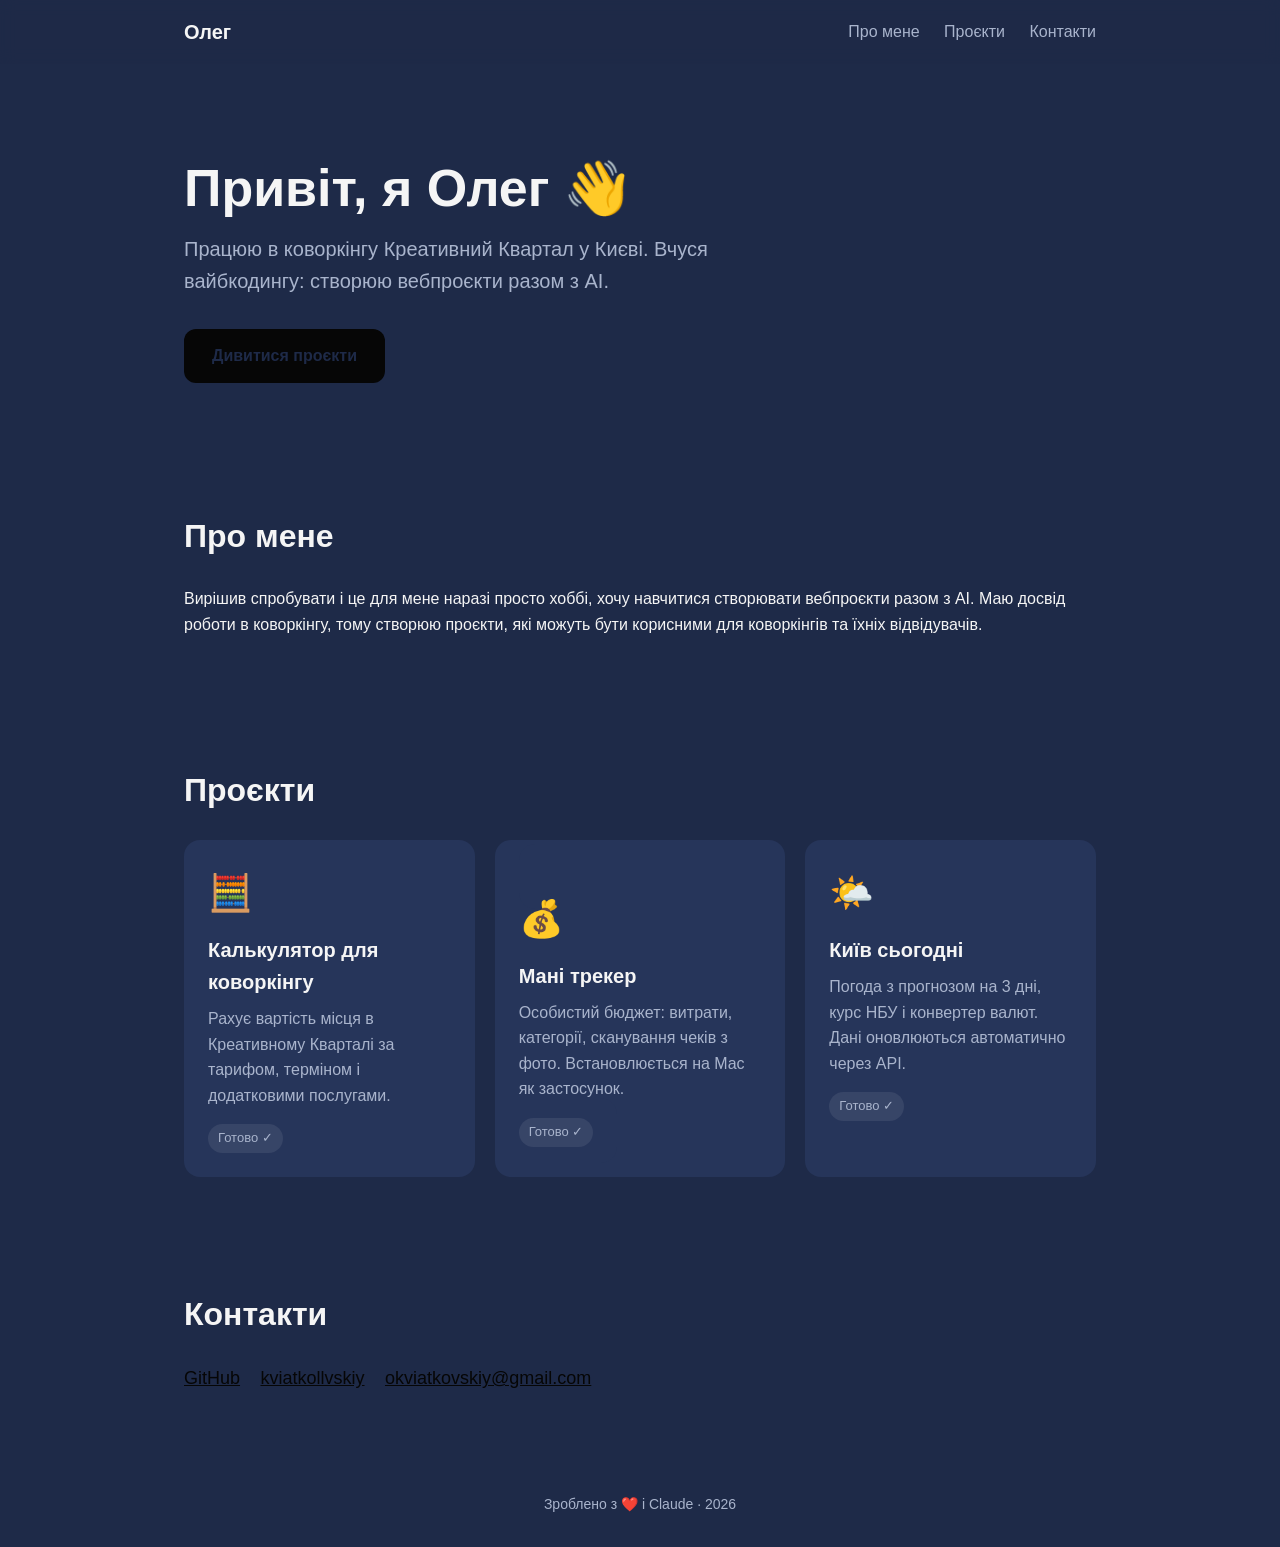
==== index.html @ 1f6243d7 "4.1" ====
<!DOCTYPE html>
<html lang="uk">

<head>
  <meta charset="UTF-8">
  <meta name="viewport" content="width=device-width, initial-scale=1.0">
  <title>Олег — портфоліо</title>
  <meta name="description" content="Портфоліо Олега: проєкти, зроблені з вайбкодингом.">

  <!-- ===== СТИЛІ (CSS) — як сайт виглядає ===== -->
  <style>
    /* Кольори сайту. Зміни тут — і вони зміняться всюди */
    :root {
      --bg: #1e2a48;
      /* фон сторінки */
      --card: #26355a;
      /* фон карток */
      --text: #f5f5f5;
      /* основний текст */
      --muted: #a9b4cc;
      /* сірий текст */
      --accent: #060606;
      /* акцентний колір (кнопки, посилання) */
    }

    * {
      box-sizing: border-box;
    }

    body {
      margin: 0;
      font-family: -apple-system, BlinkMacSystemFont, "Segoe UI", sans-serif;
      background: var(--bg);
      color: var(--text);
      line-height: 1.6;
    }

    a {
      color: var(--accent);
    }

    .container {
      max-width: 960px;
      margin: 0 auto;
      padding: 0 24px;
    }

    /* --- Верхнє меню --- */
    header {
      position: sticky;
      top: 0;
      background: rgba(30, 42, 72, 0.9);
      backdrop-filter: blur(8px);
      z-index: 10;
    }

    nav {
      display: flex;
      justify-content: space-between;
      align-items: center;
      height: 64px;
    }

    .logo {
      font-weight: 700;
      font-size: 20px;
      text-decoration: none;
      color: var(--text);
    }

    .menu a {
      margin-left: 20px;
      text-decoration: none;
      color: var(--muted);
    }

    .menu a:hover {
      color: var(--text);
    }

    /* --- Перший екран --- */
    .hero {
      padding: 96px 0 72px;
    }

    .hero h1 {
      font-size: 52px;
      line-height: 1.1;
      margin: 0 0 16px;
    }

    .hero p {
      font-size: 20px;
      color: var(--muted);
      max-width: 600px;
      margin: 0 0 32px;
    }

    .button {
      display: inline-block;
      background: var(--accent);
      color: #1e2a48;
      padding: 14px 28px;
      border-radius: 12px;
      font-weight: 600;
      text-decoration: none;
    }

    /* --- Секції --- */
    section {
      padding: 56px 0;
    }

    h2 {
      font-size: 32px;
      margin: 0 0 24px;
    }

    /* --- Картки проєктів --- */
    .projects {
      display: grid;
      grid-template-columns: repeat(auto-fill, minmax(260px, 1fr));
      gap: 20px;
    }

    .project {
      background: var(--card);
      border-radius: 16px;
      padding: 24px;
    }

    .project .emoji {
      font-size: 36px;
    }

    .project h3 {
      margin: 12px 0 8px;
      font-size: 20px;
    }

    .project p {
      margin: 0 0 16px;
      color: var(--muted);
    }

    .tag {
      display: inline-block;
      font-size: 13px;
      padding: 4px 10px;
      border-radius: 999px;
      background: rgba(255, 255, 255, 0.08);
      color: var(--muted);
    }

    /* --- Контакти --- */
    .contacts a {
      display: inline-block;
      margin: 0 16px 12px 0;
      font-size: 18px;
    }

    footer {
      padding: 32px 0;
      color: var(--muted);
      font-size: 14px;
      text-align: center;
    }

    /* --- Телефон: менші шрифти, ховаємо меню --- */
    @media (max-width: 600px) {
      .hero {
        padding: 56px 0 40px;
      }

      .hero h1 {
        font-size: 36px;
      }

      .hero p {
        font-size: 18px;
      }

      .menu {
        display: none;
      }
    }
  </style>
</head>

<body>
  <!-- ===== HTML — що є на сторінці ===== -->

  <!-- Верхнє меню -->
  <header>
    <nav class="container">
      <a href="#" class="logo">Олег</a>
      <div class="menu">
        <a href="#about">Про мене</a>
        <a href="#projects">Проєкти</a>
        <a href="#contacts">Контакти</a>
      </div>
    </nav>
  </header>

  <main class="container">

    <!-- Перший екран -->
    <div class="hero">
      <h1>Привіт, я Олег 👋</h1>
      <p>Працюю в коворкінгу Креативний Квартал у Києві. Вчуся вайбкодингу: створюю вебпроєкти разом з AI.</p>
      <a href="#projects" class="button">Дивитися проєкти</a>
    </div>

    <!-- Про мене -->
    <section id="about">
      <h2>Про мене</h2>
      <p>
        Вирішив спробувати і це для мене наразі просто хоббі, хочу навчитися створювати вебпроєкти разом з AI. Маю
        досвід роботи в коворкінгу, тому створюю проєкти, які можуть бути корисними для коворкінгів та їхніх
        відвідувачів.
      </p>
    </section>

    <!-- Проєкти -->
    <section id="projects">
      <h2>Проєкти</h2>
      <div class="projects">


        <a class="project" href="calculator/" style="text-decoration: none; color: inherit;">
          <div class="emoji">🧮</div>
          <h3>Калькулятор для коворкінгу</h3>
          <p>Рахує вартість місця в Креативному Кварталі за тарифом, терміном і додатковими послугами.</p>
          <span class="tag">Готово ✓</span>
        </a>

        <div class="project">
          <a class="project" href="money-tracker/" style="text-decoration: none; color: inherit;">
  <div class="emoji">💰</div>
  <h3>Мані трекер</h3>
  <p>Особистий бюджет: витрати, категорії, сканування чеків з фото. Встановлюється на Mac як застосунок.</p>
  <span class="tag">Готово ✓</span>
</a>
        </div>

        <a class="project" href="kyiv-today/" style="text-decoration: none; color: inherit;">
  <div class="emoji">🌤️</div>
  <h3>Київ сьогодні</h3>
  <p>Погода з прогнозом на 3 дні, курс НБУ і конвертер валют. Дані оновлюються автоматично через API.</p>
  <span class="tag">Готово ✓</span>
</a>

      </div>
    </section>

    <!-- Контакти -->
    <section id="contacts" class="contacts">
      <h2>Контакти</h2>
      <a href="https://github.com/Olegir" target="_blank">GitHub</a>
      <!-- Заміни "your-telegram" на свій нік у Telegram -->
      <a href="https://t.me/your-telegram" target="_blank">kviatkollvskiy</a>
      <!-- Заміни на свій email -->
      <a href="mailto:you@example.com">okviatkovskiy@gmail.com</a>
    </section>

  </main>

  <footer>
    Зроблено з ❤️ і Claude · 2026
  </footer>
</body>

</html>
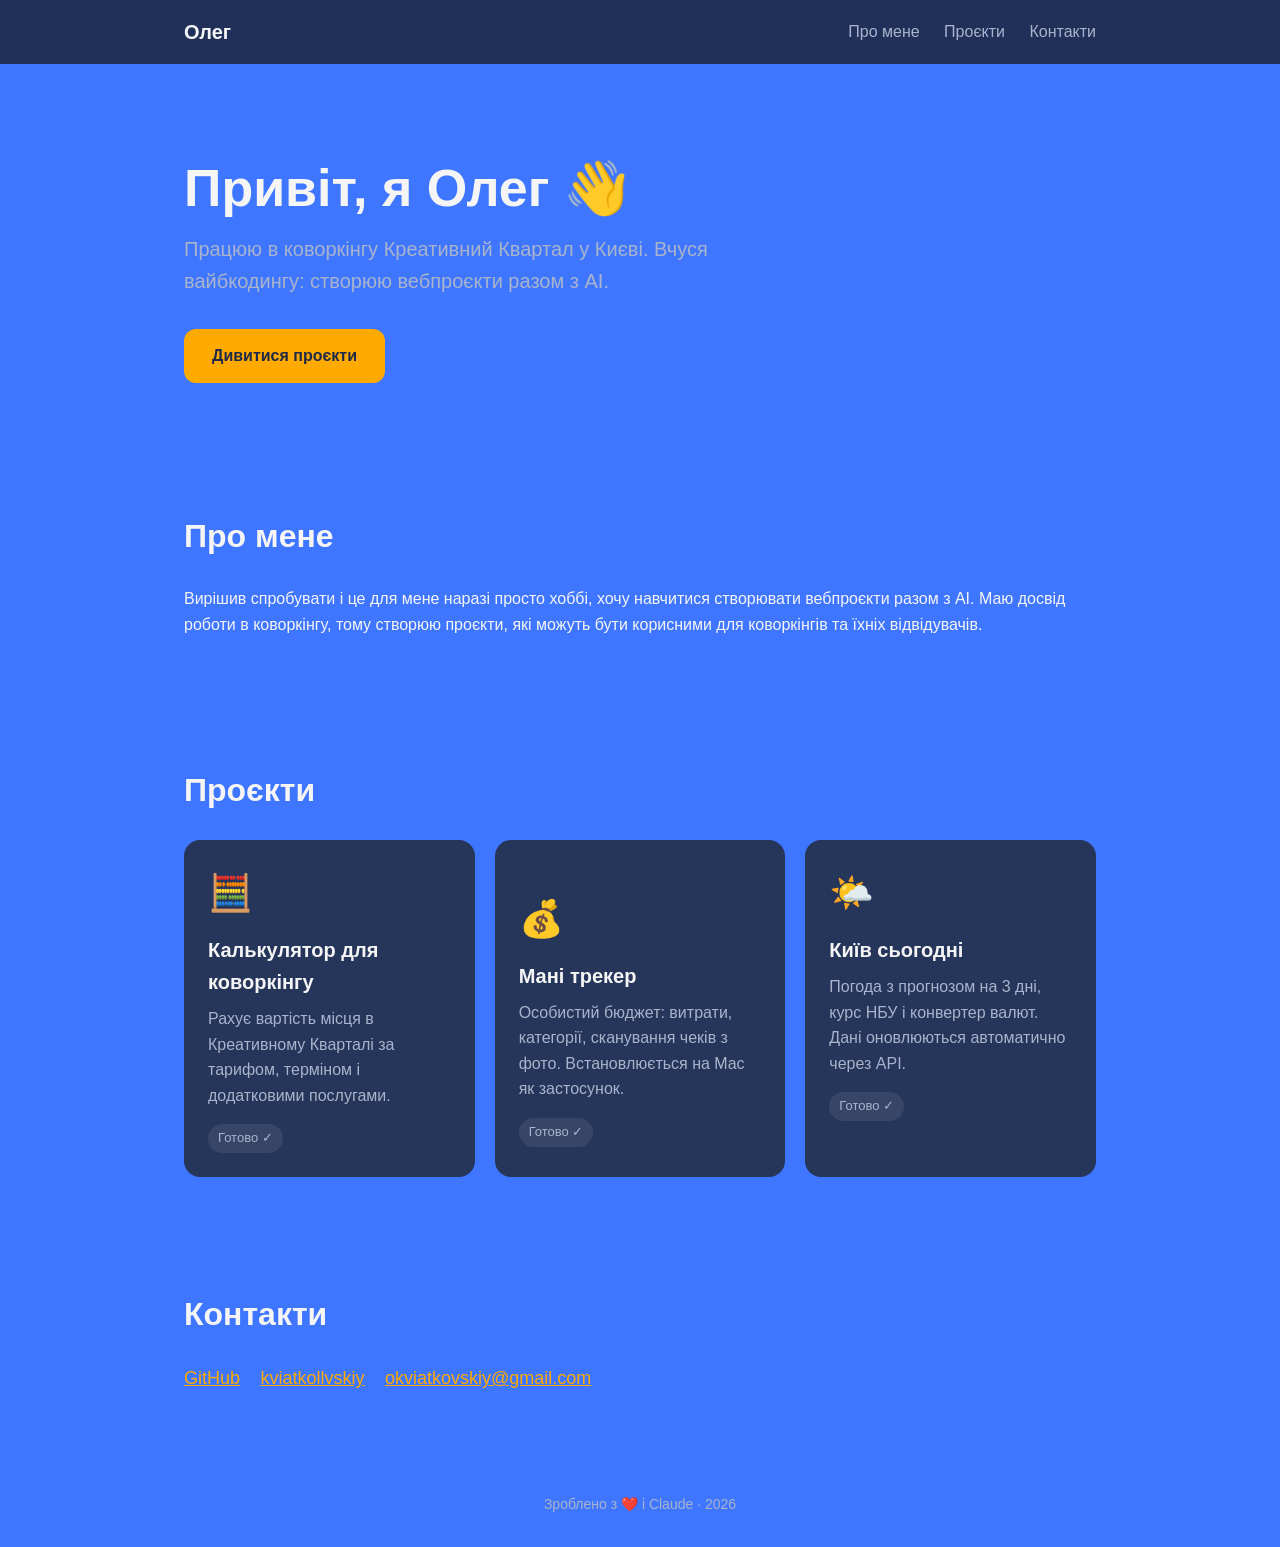
==== commit 45e7793a: "зміна кольорів" ====
--- a/index.html
+++ b/index.html
@@ -11,7 +11,7 @@
   <style>
     /* Кольори сайту. Зміни тут — і вони зміняться всюди */
     :root {
-      --bg: #1e2a48;
+      --bg: #3f76ff;
       /* фон сторінки */
       --card: #26355a;
       /* фон карток */
@@ -19,7 +19,7 @@
       /* основний текст */
       --muted: #a9b4cc;
       /* сірий текст */
-      --accent: #060606;
+      --accent: #ffaa00;
       /* акцентний колір (кнопки, посилання) */
     }
 
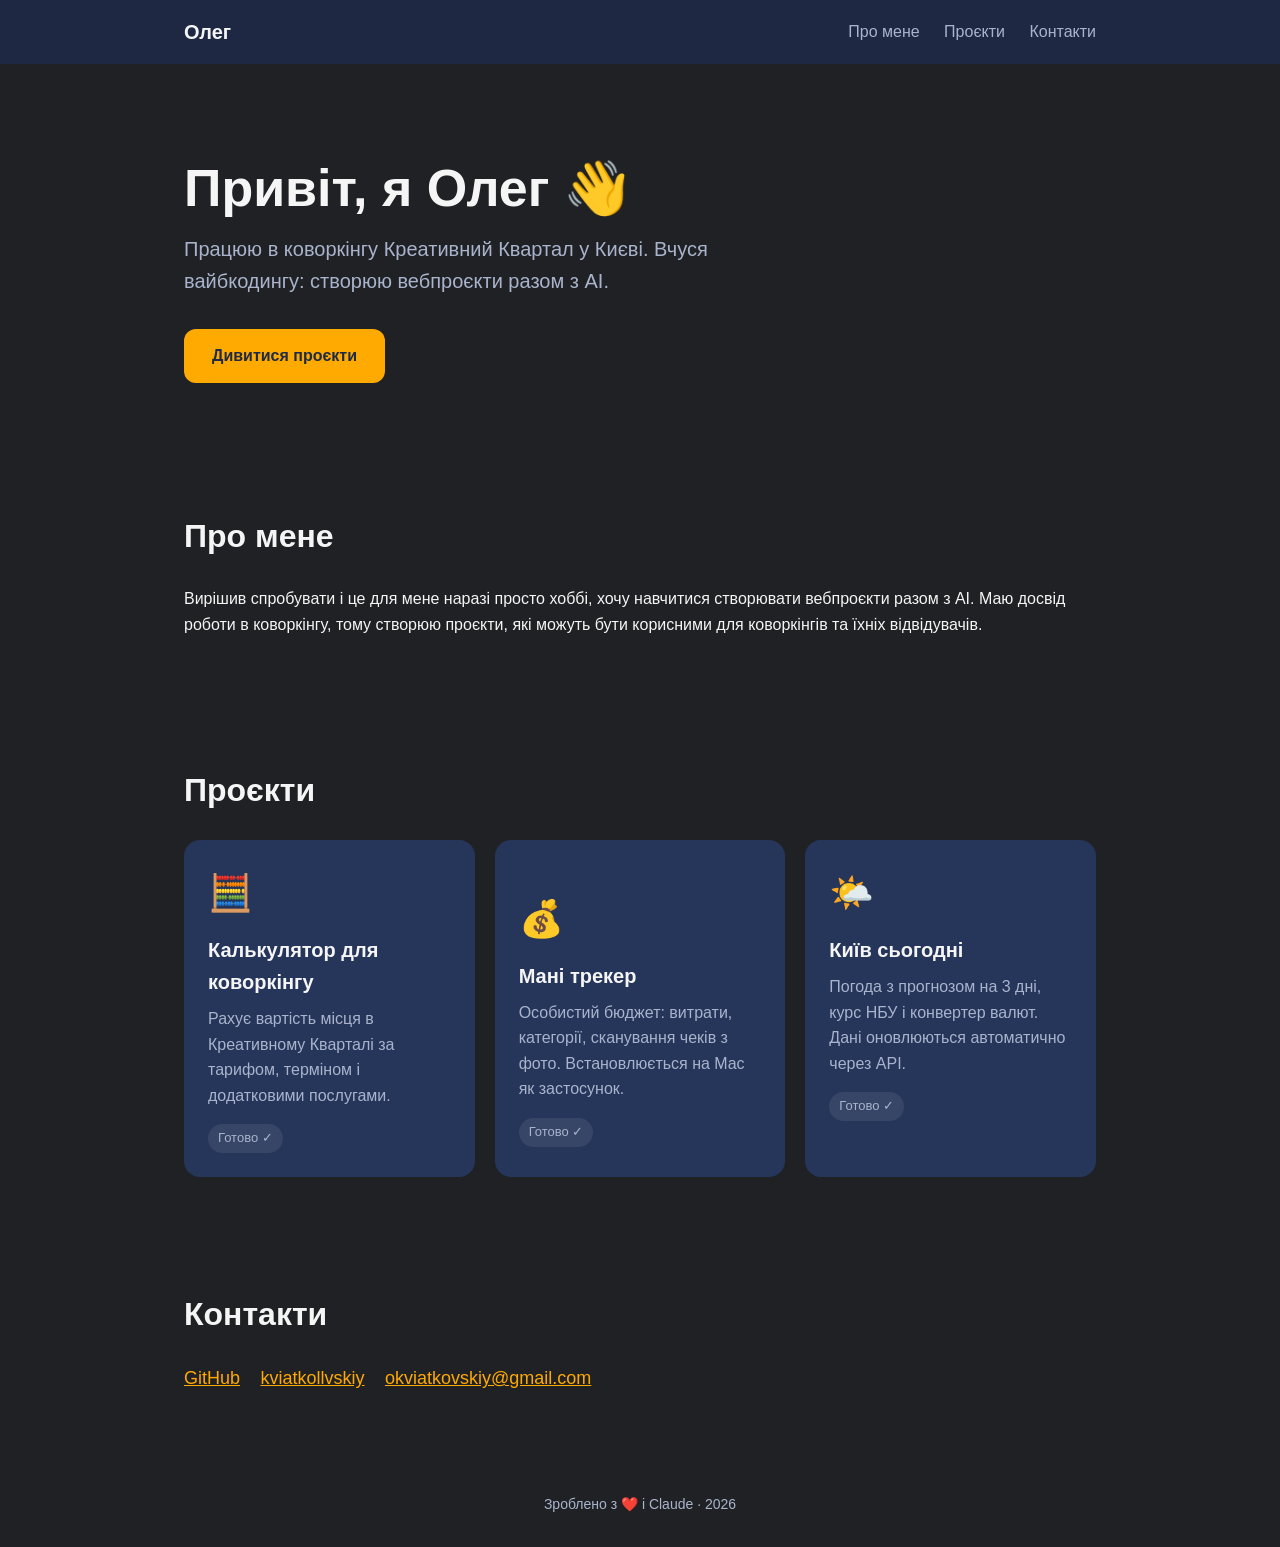
==== commit 1f14afd2: "колір 2.1" ====
--- a/index.html
+++ b/index.html
@@ -11,7 +11,7 @@
   <style>
     /* Кольори сайту. Зміни тут — і вони зміняться всюди */
     :root {
-      --bg: #3f76ff;
+      --bg: #202124;
       /* фон сторінки */
       --card: #26355a;
       /* фон карток */
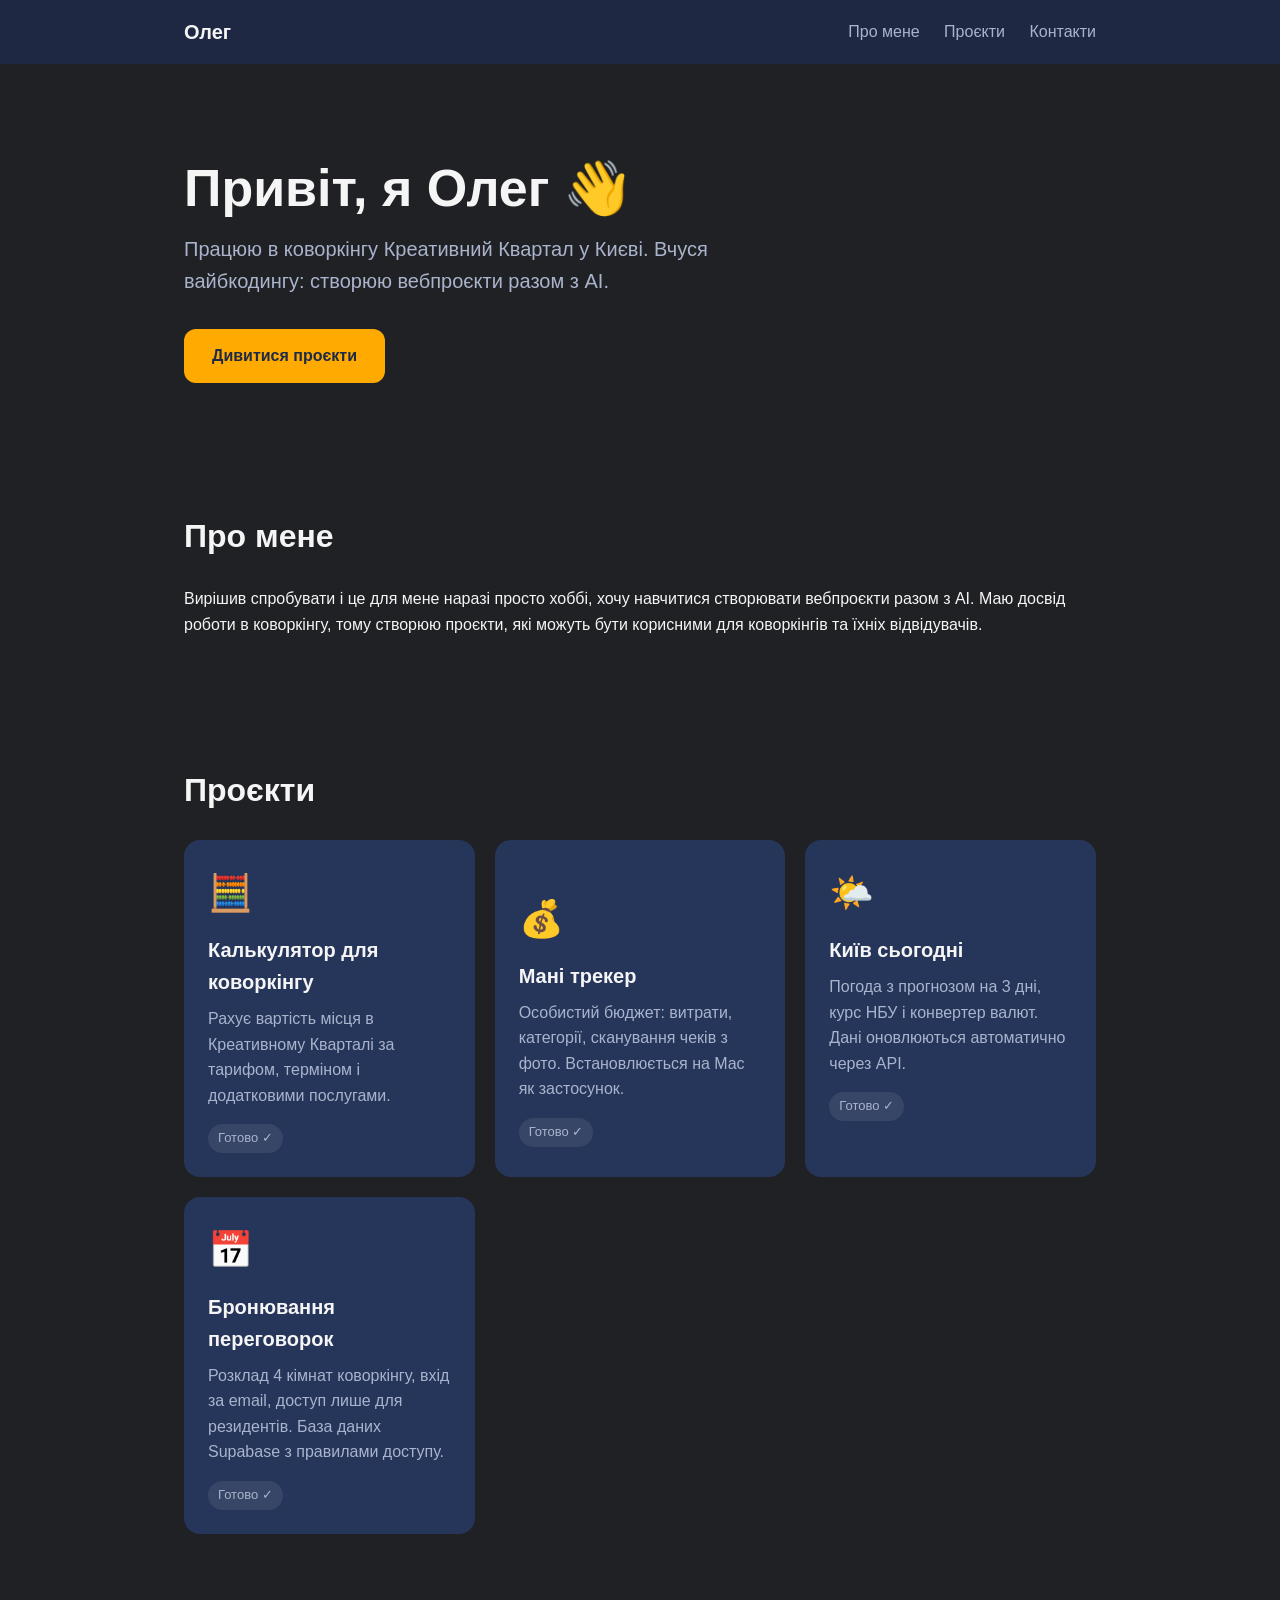
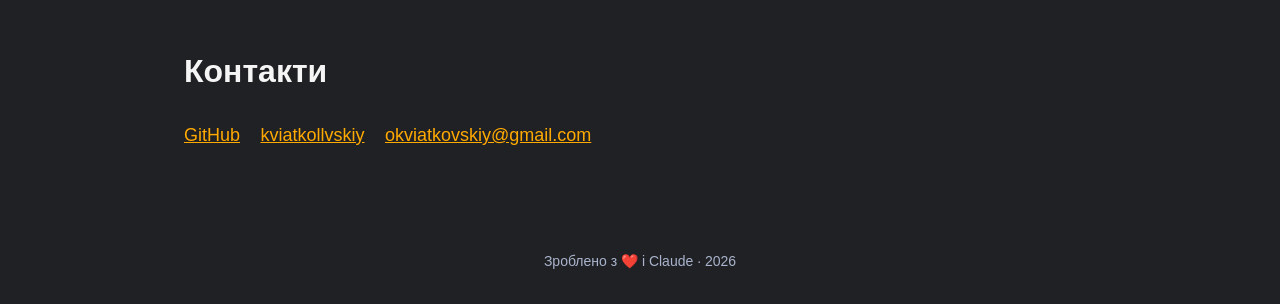
==== commit 0b57c237: "бронь" ====
--- a/index.html
+++ b/index.html
@@ -249,7 +249,12 @@
   <p>Погода з прогнозом на 3 дні, курс НБУ і конвертер валют. Дані оновлюються автоматично через API.</p>
   <span class="tag">Готово ✓</span>
 </a>
-
+<a class="project" href="booking/" style="text-decoration: none; color: inherit;">
+  <div class="emoji">📅</div>
+  <h3>Бронювання переговорок</h3>
+  <p>Розклад 4 кімнат коворкінгу, вхід за email, доступ лише для резидентів. База даних Supabase з правилами доступу.</p>
+  <span class="tag">Готово ✓</span>
+</a>
       </div>
     </section>
 
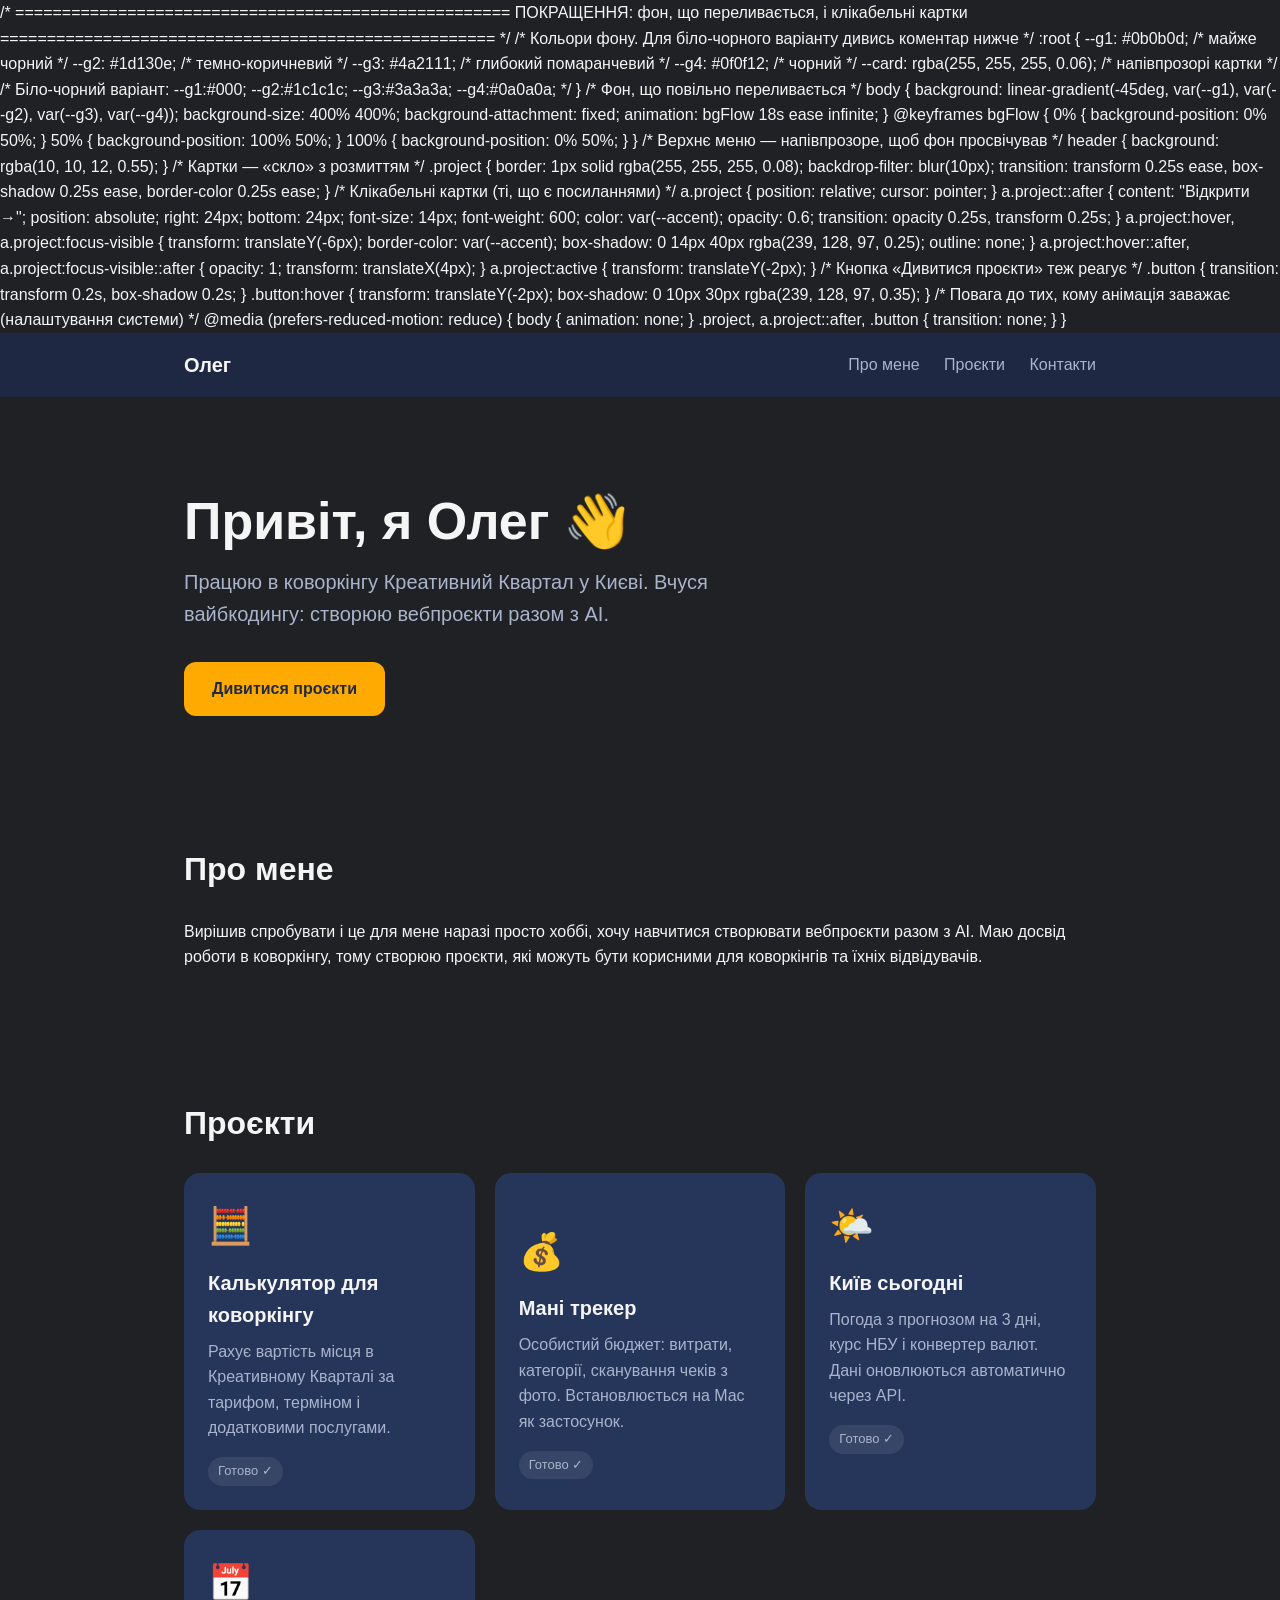
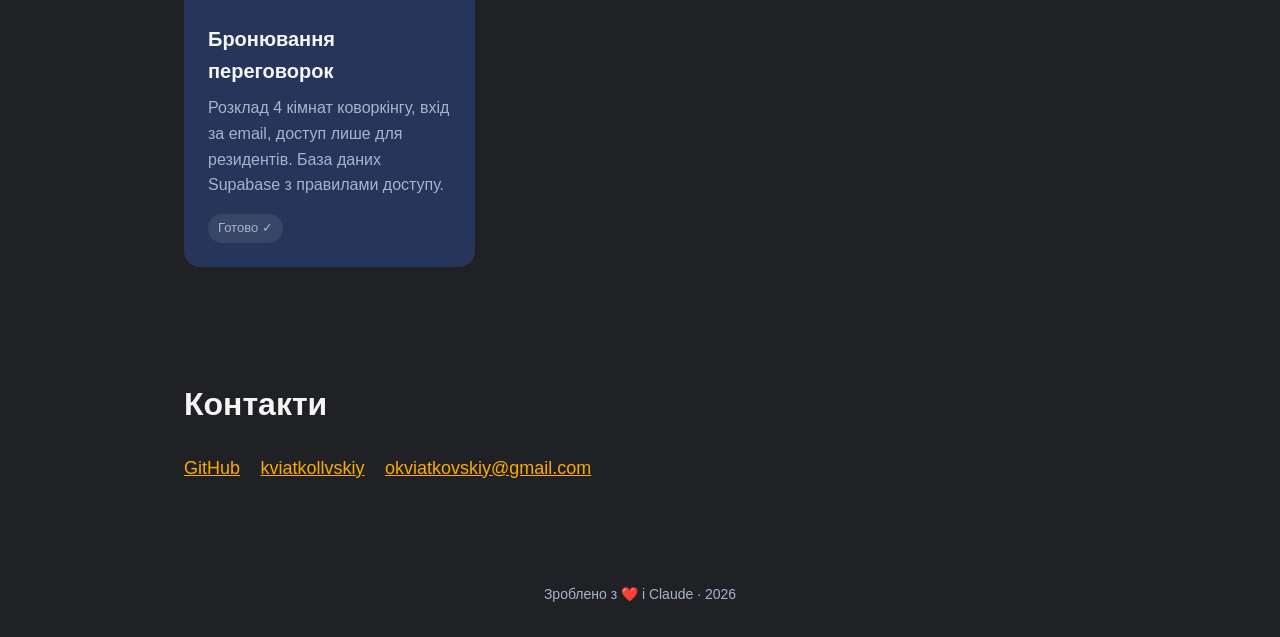
==== commit 294e11a3: "зміна кольору" ====
--- a/index.html
+++ b/index.html
@@ -8,6 +8,71 @@
   <meta name="description" content="Портфоліо Олега: проєкти, зроблені з вайбкодингом.">
 
   <!-- ===== СТИЛІ (CSS) — як сайт виглядає ===== -->
+       /* =====================================================
+       ПОКРАЩЕННЯ: фон, що переливається, і клікабельні картки
+       ===================================================== */
+
+    /* Кольори фону. Для біло-чорного варіанту дивись коментар нижче */
+    :root {
+      --g1: #0b0b0d;   /* майже чорний */
+      --g2: #1d130e;   /* темно-коричневий */
+      --g3: #4a2111;   /* глибокий помаранчевий */
+      --g4: #0f0f12;   /* чорний */
+      --card: rgba(255, 255, 255, 0.06);   /* напівпрозорі картки */
+      /* Біло-чорний варіант: --g1:#000; --g2:#1c1c1c; --g3:#3a3a3a; --g4:#0a0a0a; */
+    }
+
+    /* Фон, що повільно переливається */
+    body {
+      background: linear-gradient(-45deg, var(--g1), var(--g2), var(--g3), var(--g4));
+      background-size: 400% 400%;
+      background-attachment: fixed;
+      animation: bgFlow 18s ease infinite;
+    }
+    @keyframes bgFlow {
+      0%   { background-position: 0% 50%; }
+      50%  { background-position: 100% 50%; }
+      100% { background-position: 0% 50%; }
+    }
+
+    /* Верхнє меню — напівпрозоре, щоб фон просвічував */
+    header { background: rgba(10, 10, 12, 0.55); }
+
+    /* Картки — «скло» з розмиттям */
+    .project {
+      border: 1px solid rgba(255, 255, 255, 0.08);
+      backdrop-filter: blur(10px);
+      transition: transform 0.25s ease, box-shadow 0.25s ease, border-color 0.25s ease;
+    }
+
+    /* Клікабельні картки (ті, що є посиланнями) */
+    a.project { position: relative; cursor: pointer; }
+    a.project::after {
+      content: "Відкрити →";
+      position: absolute; right: 24px; bottom: 24px;
+      font-size: 14px; font-weight: 600; color: var(--accent);
+      opacity: 0.6; transition: opacity 0.25s, transform 0.25s;
+    }
+    a.project:hover,
+    a.project:focus-visible {
+      transform: translateY(-6px);
+      border-color: var(--accent);
+      box-shadow: 0 14px 40px rgba(239, 128, 97, 0.25);
+      outline: none;
+    }
+    a.project:hover::after,
+    a.project:focus-visible::after { opacity: 1; transform: translateX(4px); }
+    a.project:active { transform: translateY(-2px); }
+
+    /* Кнопка «Дивитися проєкти» теж реагує */
+    .button { transition: transform 0.2s, box-shadow 0.2s; }
+    .button:hover { transform: translateY(-2px); box-shadow: 0 10px 30px rgba(239, 128, 97, 0.35); }
+
+    /* Повага до тих, кому анімація заважає (налаштування системи) */
+    @media (prefers-reduced-motion: reduce) {
+      body { animation: none; }
+      .project, a.project::after, .button { transition: none; }
+    }
   <style>
     /* Кольори сайту. Зміни тут — і вони зміняться всюди */
     :root {
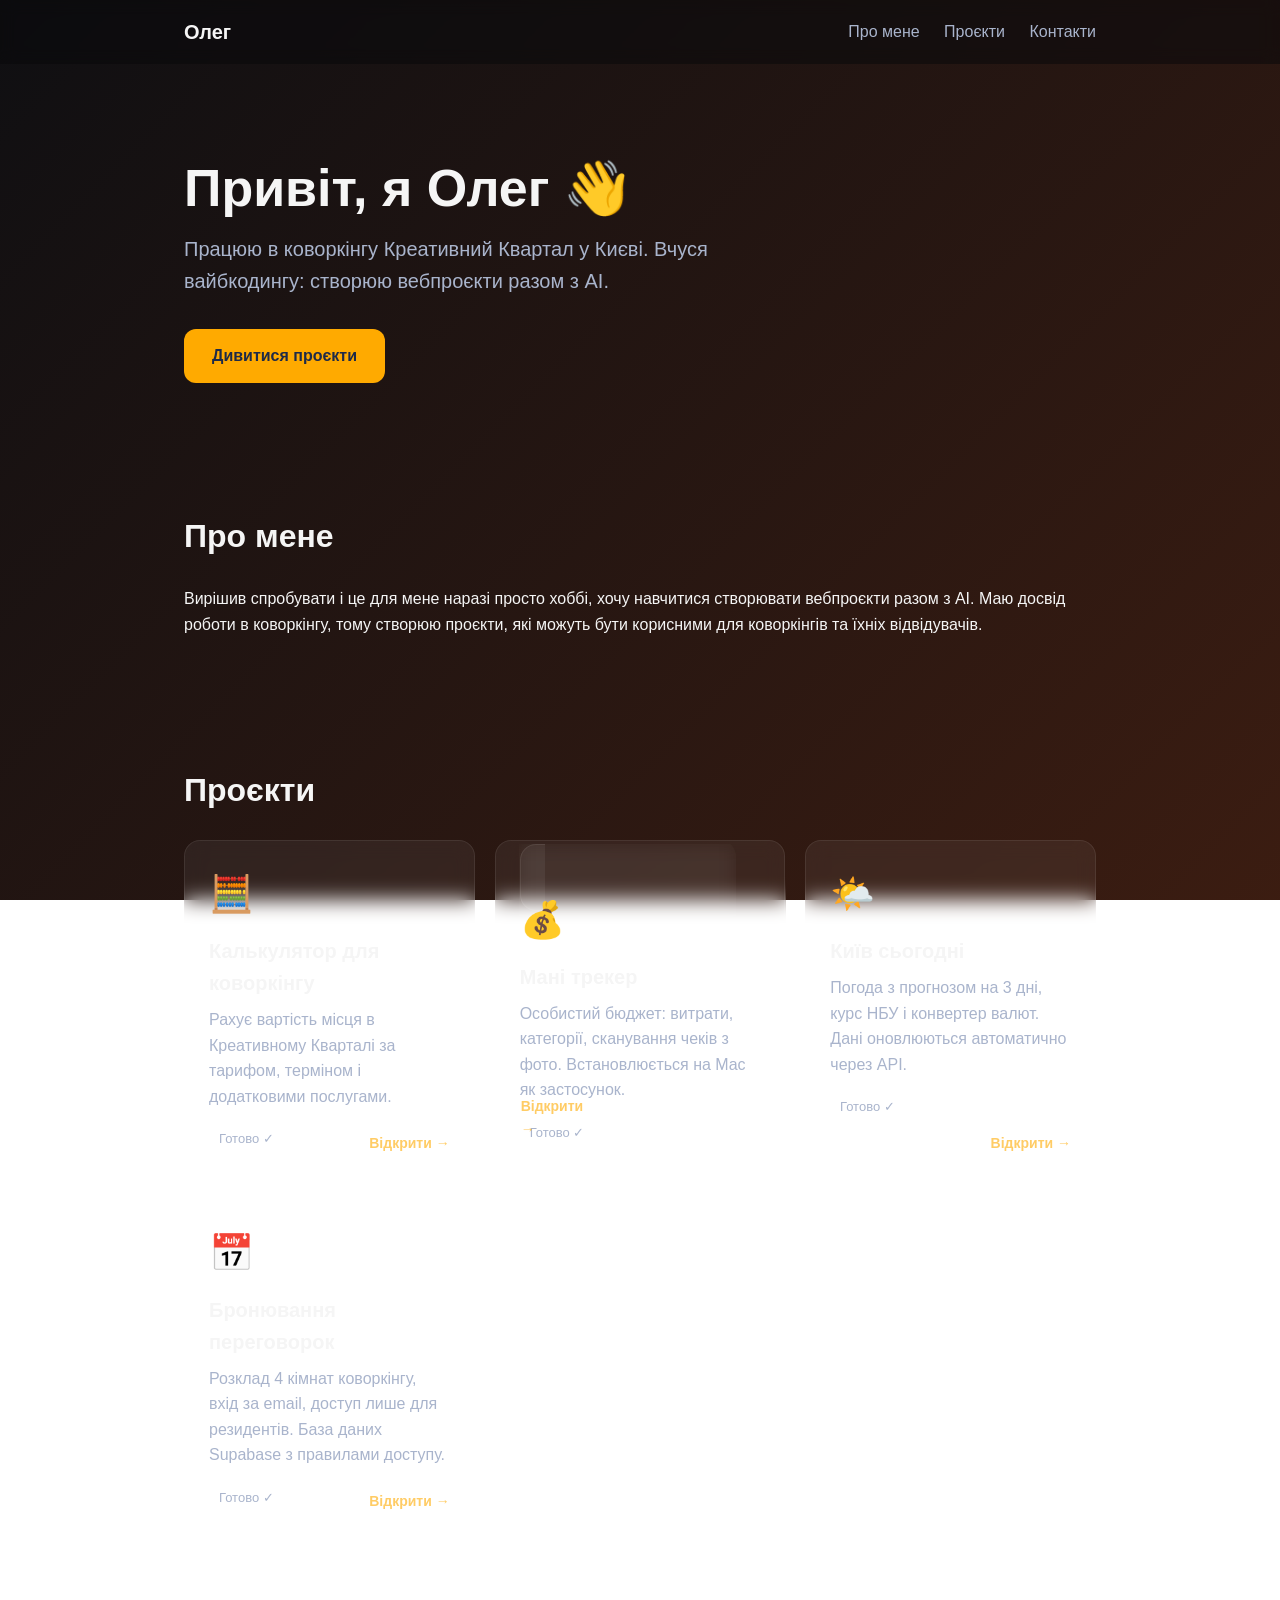
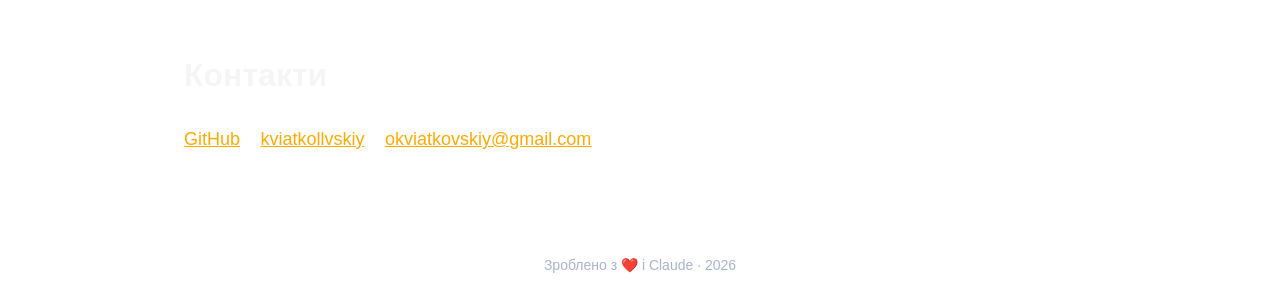
==== commit a2b5353a: "23" ====
--- a/index.html
+++ b/index.html
@@ -8,71 +8,6 @@
   <meta name="description" content="Портфоліо Олега: проєкти, зроблені з вайбкодингом.">
 
   <!-- ===== СТИЛІ (CSS) — як сайт виглядає ===== -->
-       /* =====================================================
-       ПОКРАЩЕННЯ: фон, що переливається, і клікабельні картки
-       ===================================================== */
-
-    /* Кольори фону. Для біло-чорного варіанту дивись коментар нижче */
-    :root {
-      --g1: #0b0b0d;   /* майже чорний */
-      --g2: #1d130e;   /* темно-коричневий */
-      --g3: #4a2111;   /* глибокий помаранчевий */
-      --g4: #0f0f12;   /* чорний */
-      --card: rgba(255, 255, 255, 0.06);   /* напівпрозорі картки */
-      /* Біло-чорний варіант: --g1:#000; --g2:#1c1c1c; --g3:#3a3a3a; --g4:#0a0a0a; */
-    }
-
-    /* Фон, що повільно переливається */
-    body {
-      background: linear-gradient(-45deg, var(--g1), var(--g2), var(--g3), var(--g4));
-      background-size: 400% 400%;
-      background-attachment: fixed;
-      animation: bgFlow 18s ease infinite;
-    }
-    @keyframes bgFlow {
-      0%   { background-position: 0% 50%; }
-      50%  { background-position: 100% 50%; }
-      100% { background-position: 0% 50%; }
-    }
-
-    /* Верхнє меню — напівпрозоре, щоб фон просвічував */
-    header { background: rgba(10, 10, 12, 0.55); }
-
-    /* Картки — «скло» з розмиттям */
-    .project {
-      border: 1px solid rgba(255, 255, 255, 0.08);
-      backdrop-filter: blur(10px);
-      transition: transform 0.25s ease, box-shadow 0.25s ease, border-color 0.25s ease;
-    }
-
-    /* Клікабельні картки (ті, що є посиланнями) */
-    a.project { position: relative; cursor: pointer; }
-    a.project::after {
-      content: "Відкрити →";
-      position: absolute; right: 24px; bottom: 24px;
-      font-size: 14px; font-weight: 600; color: var(--accent);
-      opacity: 0.6; transition: opacity 0.25s, transform 0.25s;
-    }
-    a.project:hover,
-    a.project:focus-visible {
-      transform: translateY(-6px);
-      border-color: var(--accent);
-      box-shadow: 0 14px 40px rgba(239, 128, 97, 0.25);
-      outline: none;
-    }
-    a.project:hover::after,
-    a.project:focus-visible::after { opacity: 1; transform: translateX(4px); }
-    a.project:active { transform: translateY(-2px); }
-
-    /* Кнопка «Дивитися проєкти» теж реагує */
-    .button { transition: transform 0.2s, box-shadow 0.2s; }
-    .button:hover { transform: translateY(-2px); box-shadow: 0 10px 30px rgba(239, 128, 97, 0.35); }
-
-    /* Повага до тих, кому анімація заважає (налаштування системи) */
-    @media (prefers-reduced-motion: reduce) {
-      body { animation: none; }
-      .project, a.project::after, .button { transition: none; }
-    }
   <style>
     /* Кольори сайту. Зміни тут — і вони зміняться всюди */
     :root {
@@ -248,6 +183,71 @@
       .menu {
         display: none;
       }
+    }
+        /* =====================================================
+       ПОКРАЩЕННЯ: фон, що переливається, і клікабельні картки
+       ===================================================== */
+
+    /* Кольори фону. Для біло-чорного варіанту дивись коментар нижче */
+    :root {
+      --g1: #0b0b0d;   /* майже чорний */
+      --g2: #1d130e;   /* темно-коричневий */
+      --g3: #4a2111;   /* глибокий помаранчевий */
+      --g4: #0f0f12;   /* чорний */
+      --card: rgba(255, 255, 255, 0.06);   /* напівпрозорі картки */
+      /* Біло-чорний варіант: --g1:#000; --g2:#1c1c1c; --g3:#3a3a3a; --g4:#0a0a0a; */
+    }
+
+    /* Фон, що повільно переливається */
+    body {
+      background: linear-gradient(-45deg, var(--g1), var(--g2), var(--g3), var(--g4));
+      background-size: 400% 400%;
+      background-attachment: fixed;
+      animation: bgFlow 18s ease infinite;
+    }
+    @keyframes bgFlow {
+      0%   { background-position: 0% 50%; }
+      50%  { background-position: 100% 50%; }
+      100% { background-position: 0% 50%; }
+    }
+
+    /* Верхнє меню — напівпрозоре, щоб фон просвічував */
+    header { background: rgba(10, 10, 12, 0.55); }
+
+    /* Картки — «скло» з розмиттям */
+    .project {
+      border: 1px solid rgba(255, 255, 255, 0.08);
+      backdrop-filter: blur(10px);
+      transition: transform 0.25s ease, box-shadow 0.25s ease, border-color 0.25s ease;
+    }
+
+    /* Клікабельні картки (ті, що є посиланнями) */
+    a.project { position: relative; cursor: pointer; }
+    a.project::after {
+      content: "Відкрити →";
+      position: absolute; right: 24px; bottom: 24px;
+      font-size: 14px; font-weight: 600; color: var(--accent);
+      opacity: 0.6; transition: opacity 0.25s, transform 0.25s;
+    }
+    a.project:hover,
+    a.project:focus-visible {
+      transform: translateY(-6px);
+      border-color: var(--accent);
+      box-shadow: 0 14px 40px rgba(239, 128, 97, 0.25);
+      outline: none;
+    }
+    a.project:hover::after,
+    a.project:focus-visible::after { opacity: 1; transform: translateX(4px); }
+    a.project:active { transform: translateY(-2px); }
+
+    /* Кнопка «Дивитися проєкти» теж реагує */
+    .button { transition: transform 0.2s, box-shadow 0.2s; }
+    .button:hover { transform: translateY(-2px); box-shadow: 0 10px 30px rgba(239, 128, 97, 0.35); }
+
+    /* Повага до тих, кому анімація заважає (налаштування системи) */
+    @media (prefers-reduced-motion: reduce) {
+      body { animation: none; }
+      .project, a.project::after, .button { transition: none; }
     }
   </style>
 </head>
